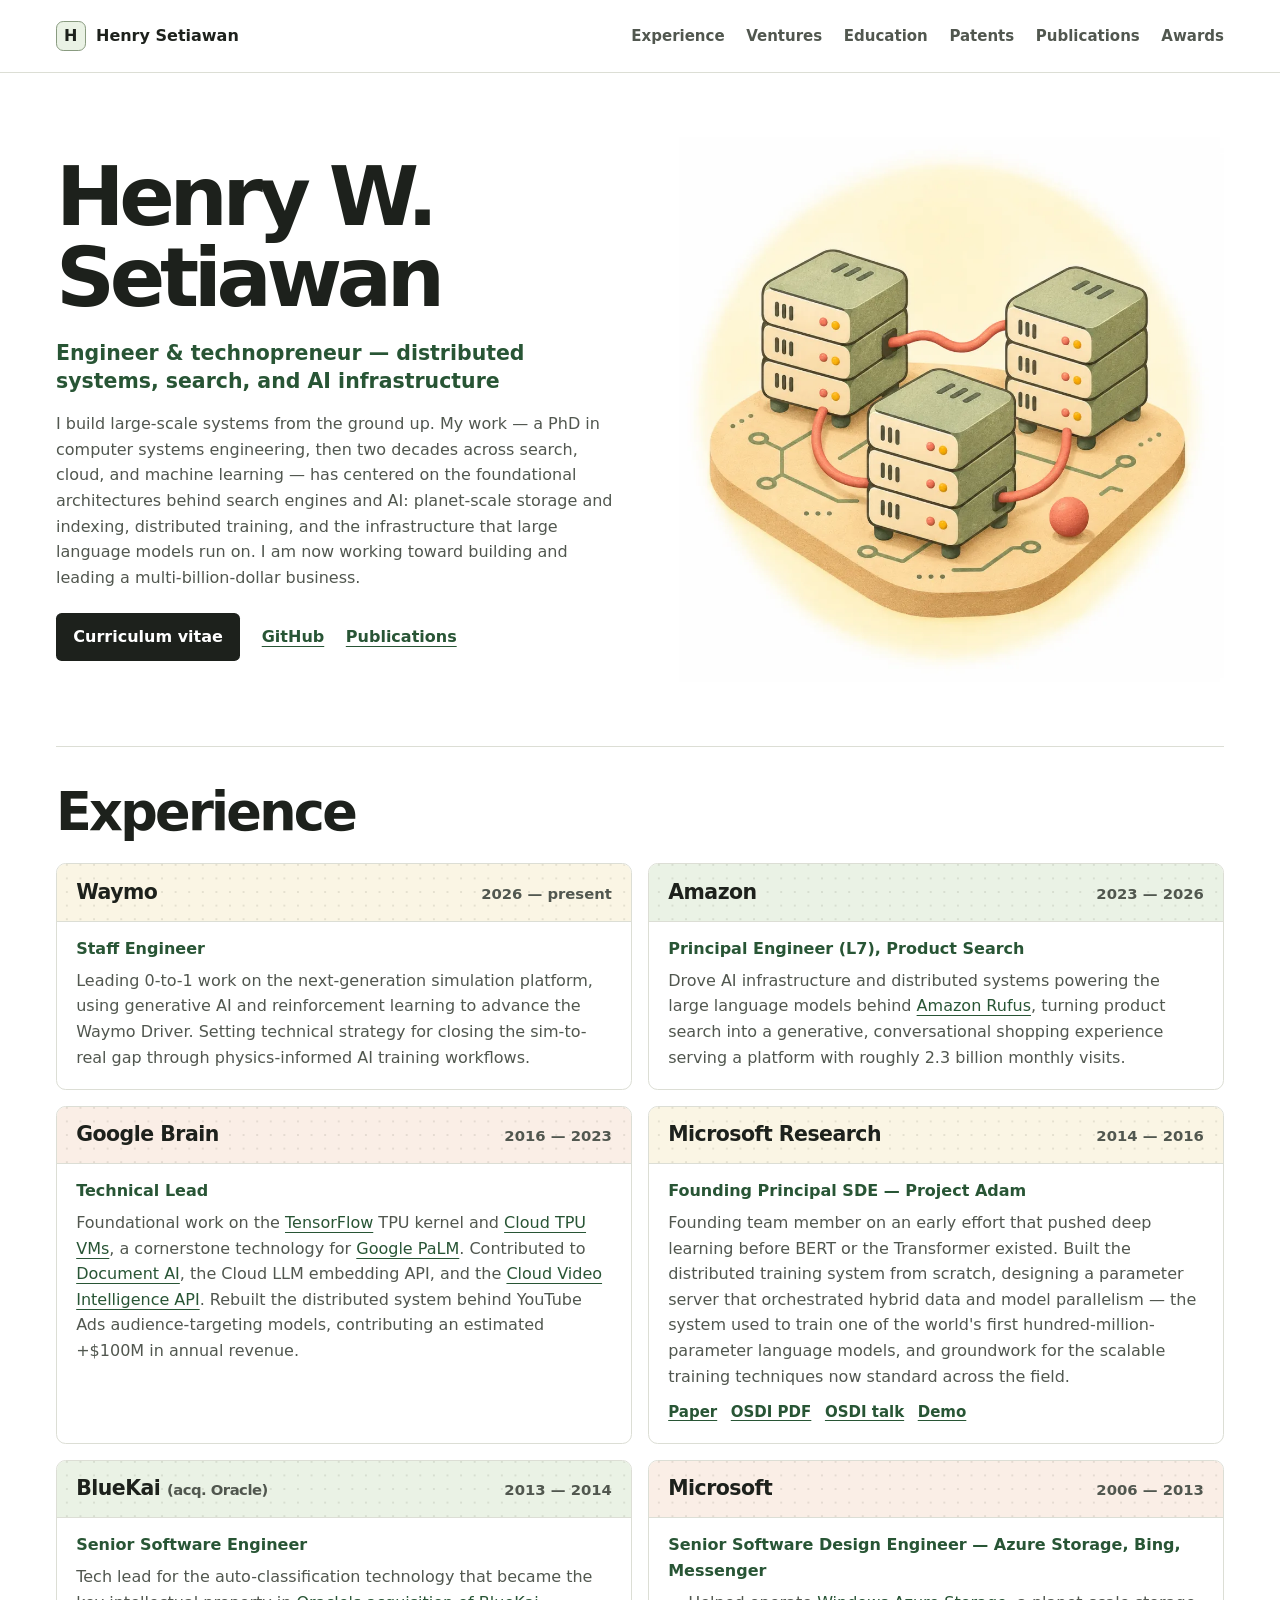
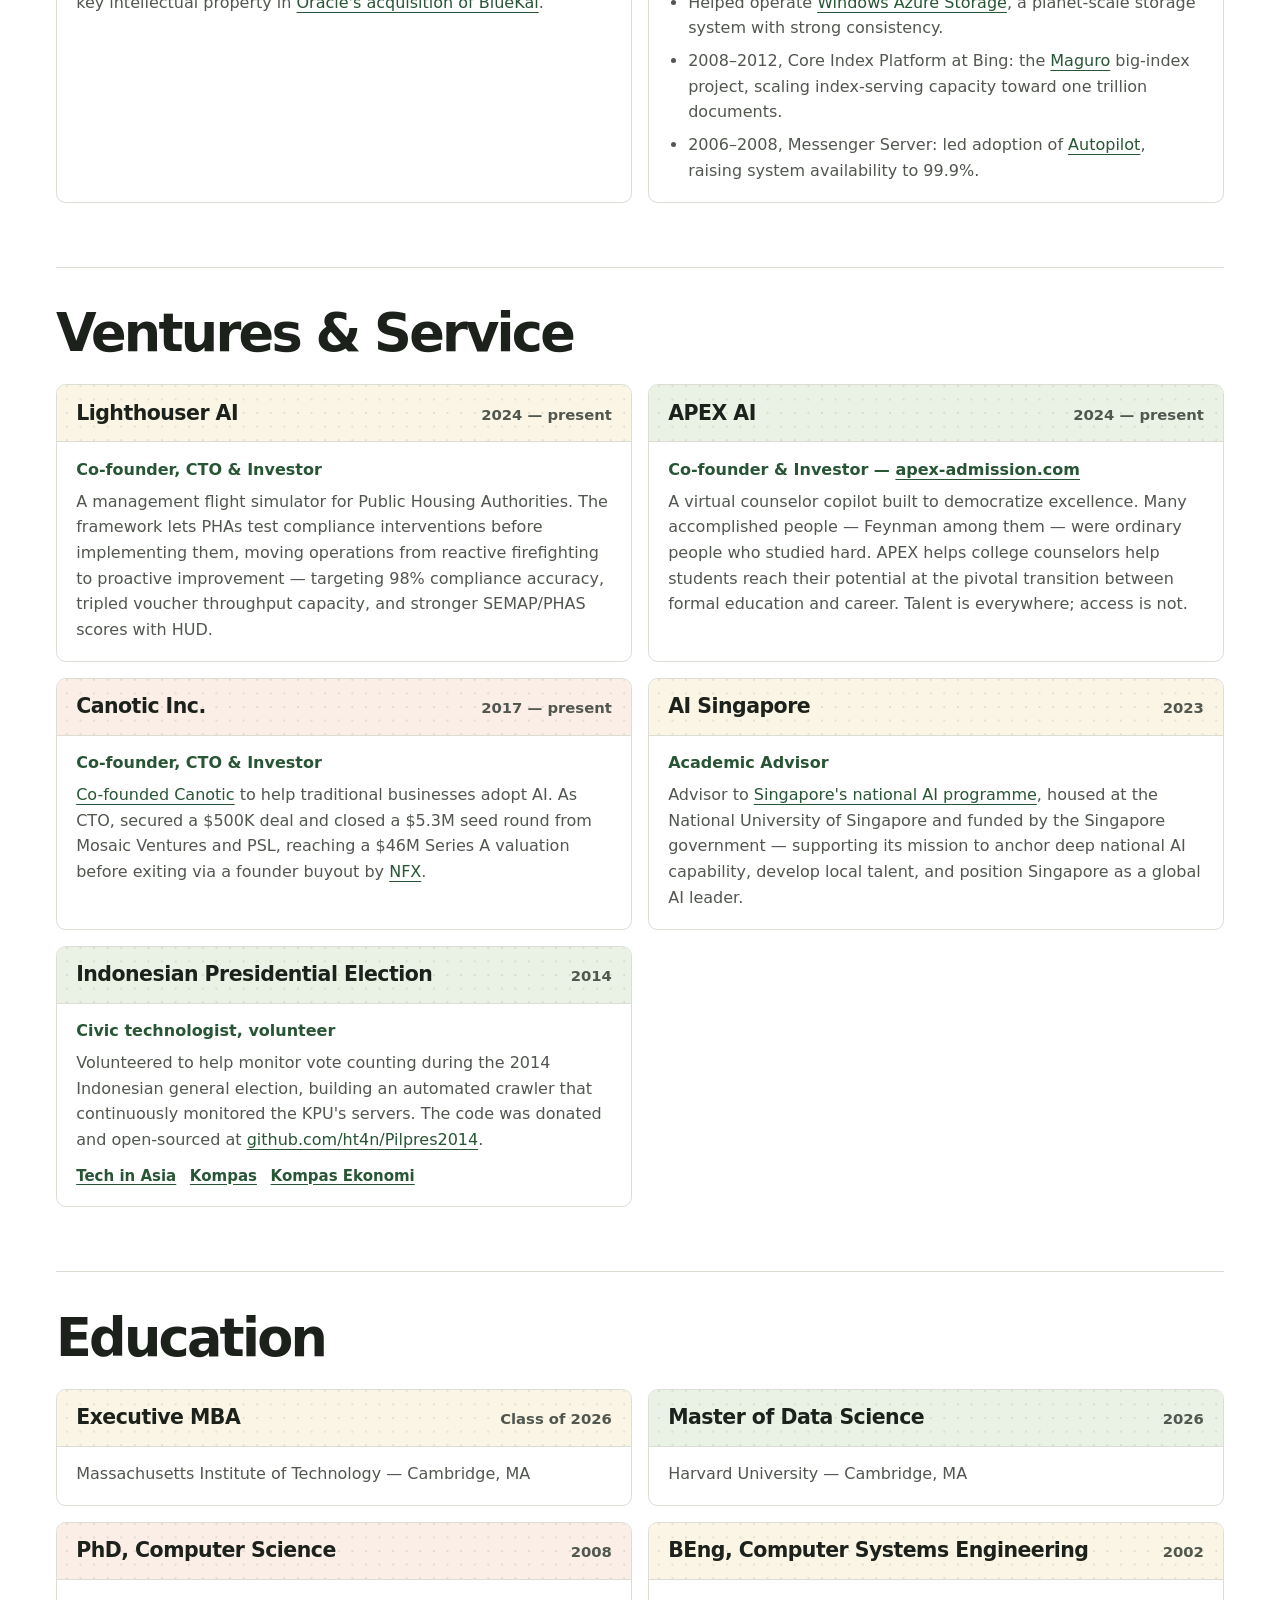
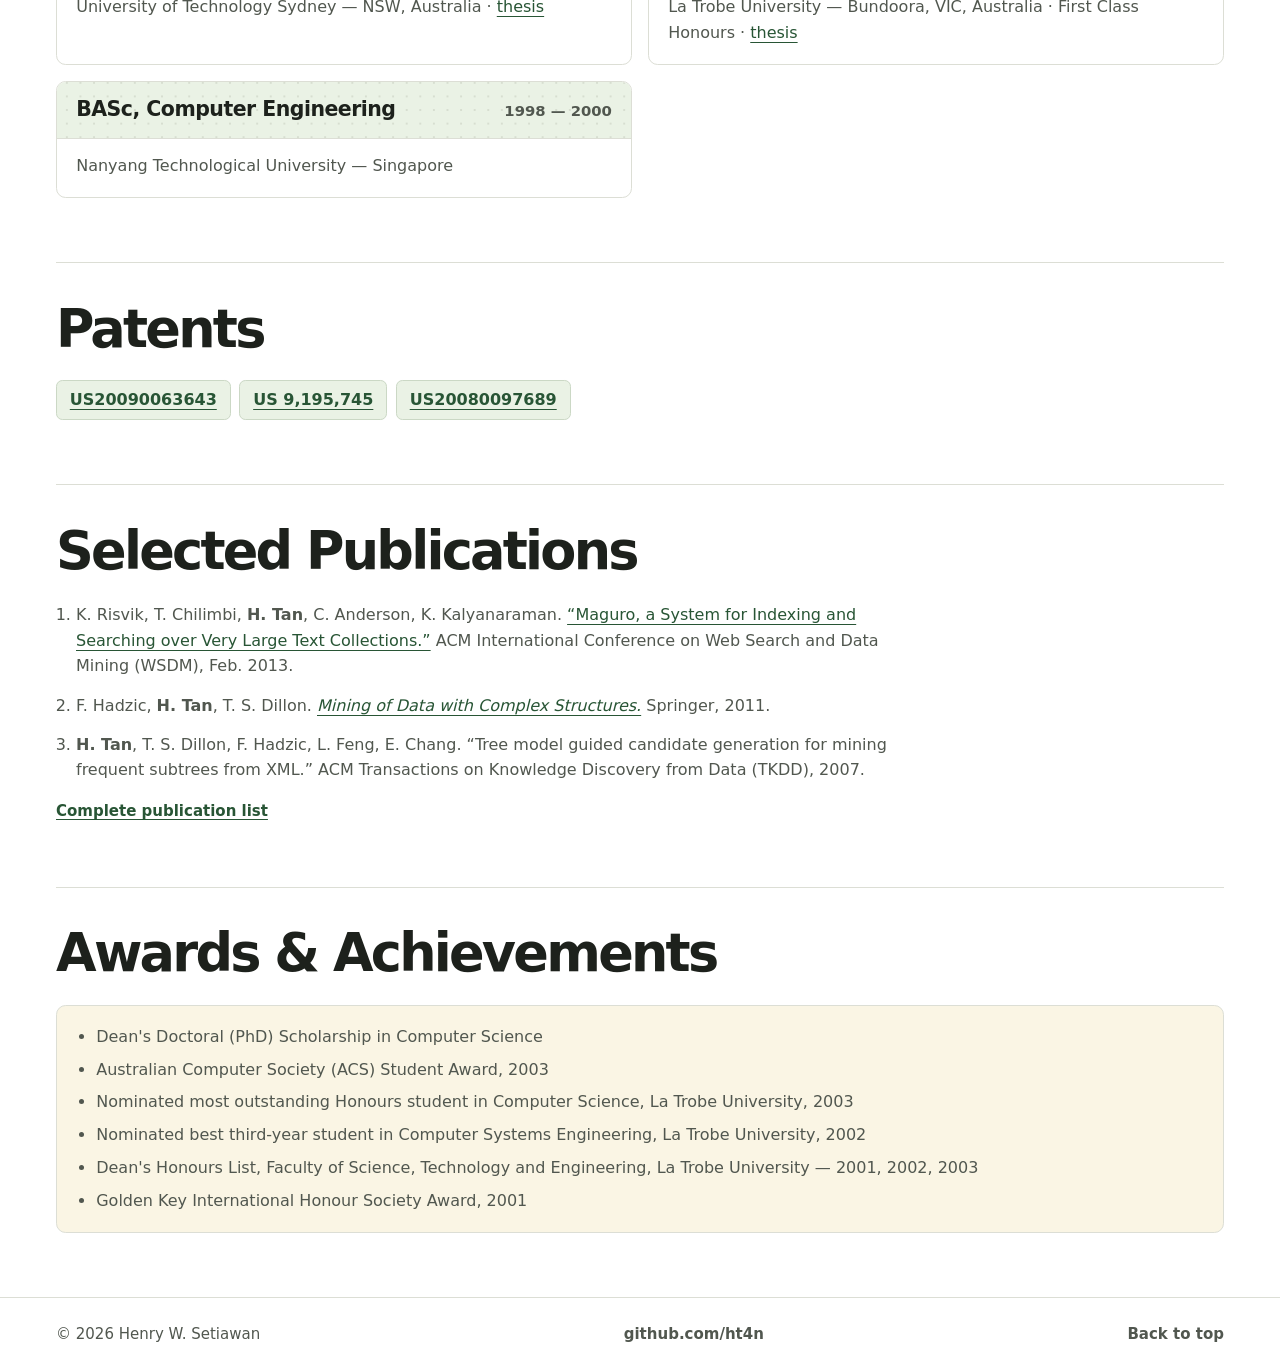
==== home/index.html @ e6763714 "Port Henry Setiawan’s homepage to GitHub Pages" ====
<!doctype html>
<html lang="en">
<head>
  <meta charset="utf-8">
  <meta name="viewport" content="width=device-width, initial-scale=1">
  <meta name="robots" content="noindex">
  <link rel="canonical" href="https://henryinharvard.github.io/">
  <title>Henry W. Setiawan</title>
  <script>location.replace("../" + location.search + location.hash);</script>
  <noscript><meta http-equiv="refresh" content="0; url=../"></noscript>
</head>
<body>
  <p><a href="../">Continue to Henry W. Setiawan’s homepage</a></p>
</body>
</html>
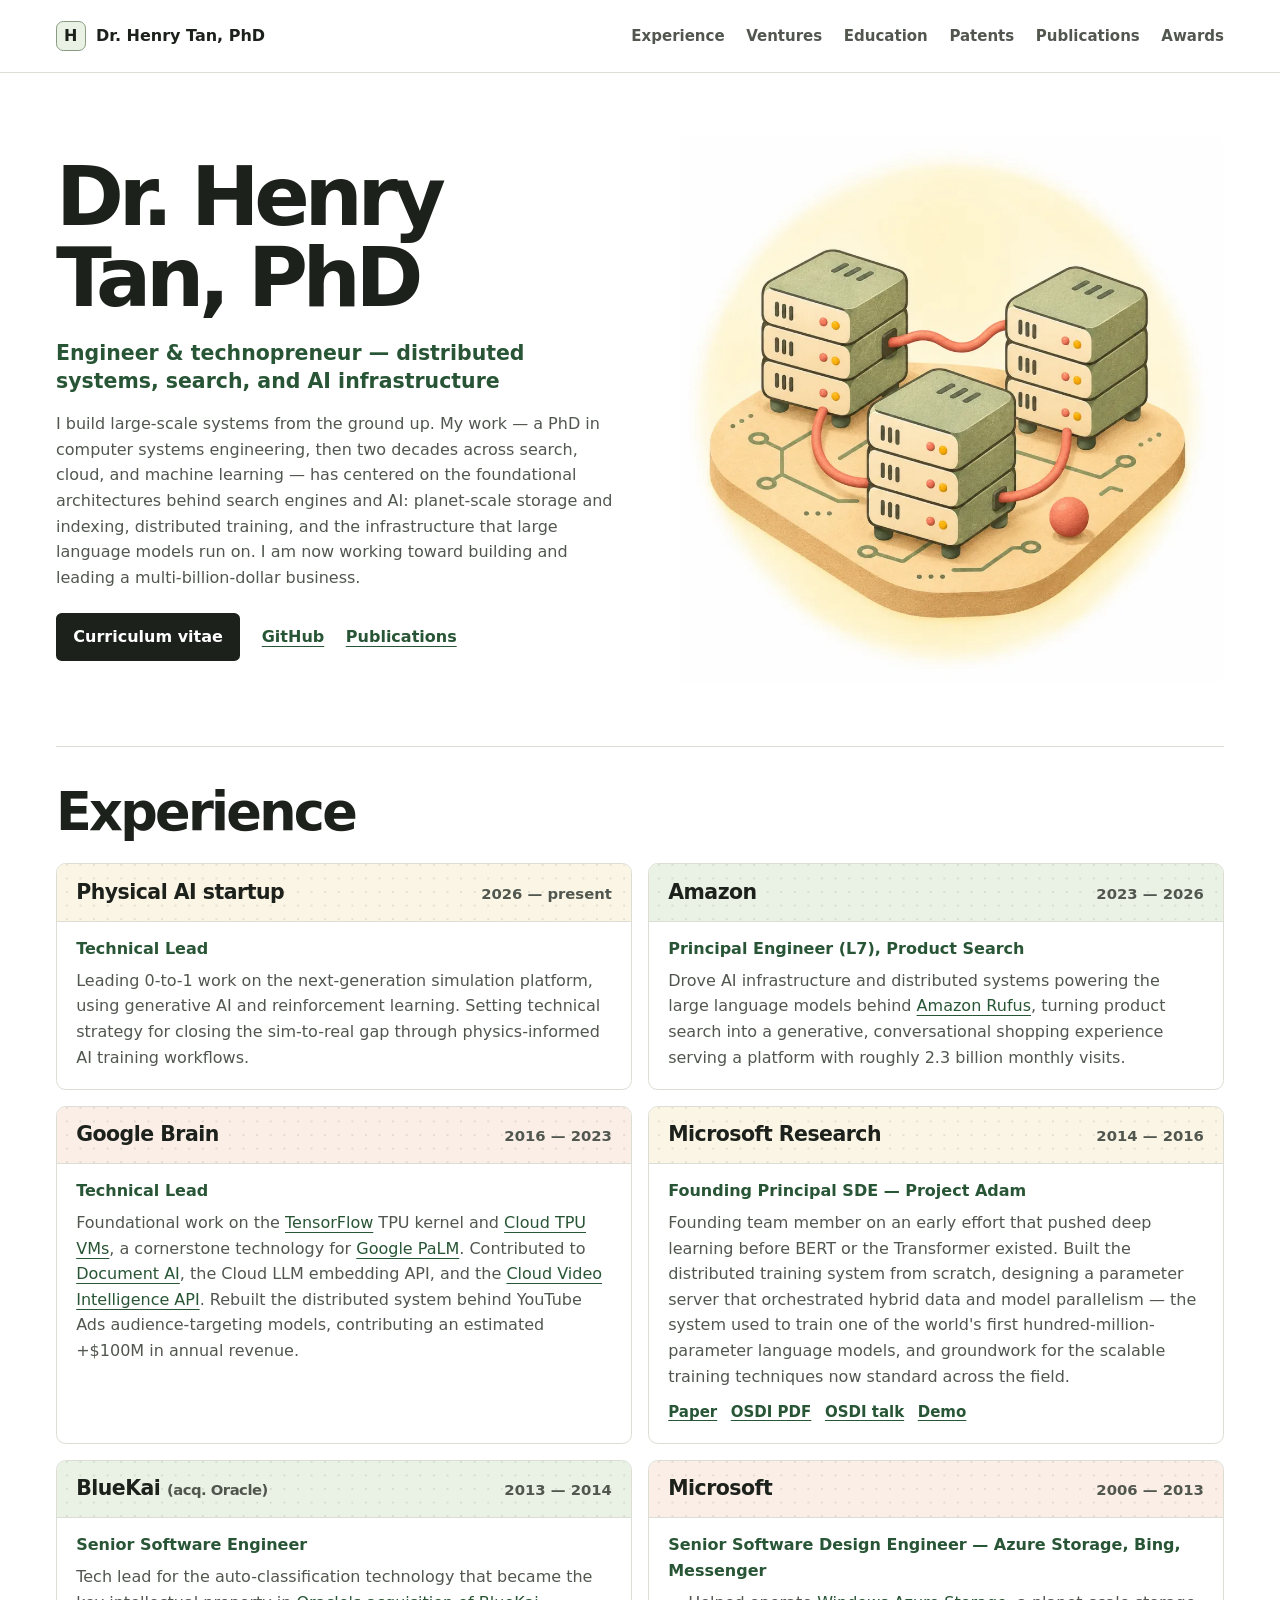
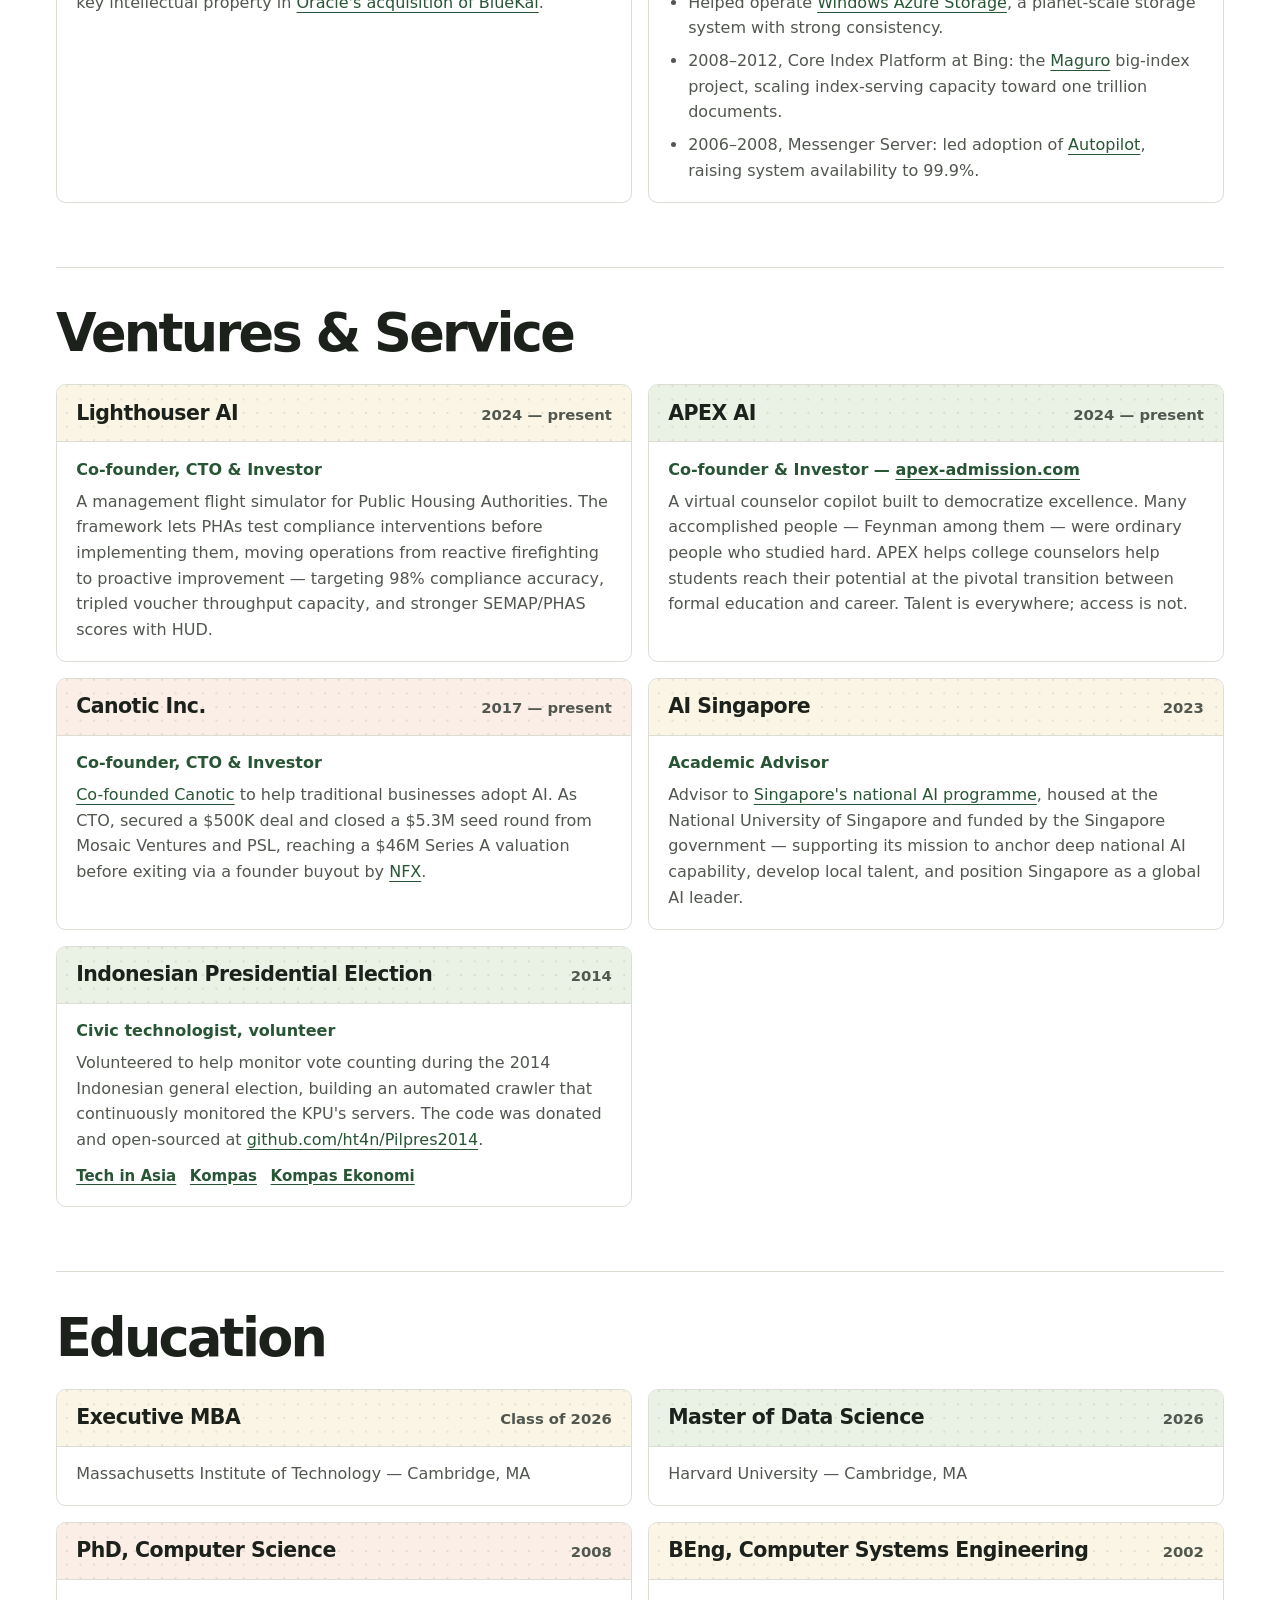
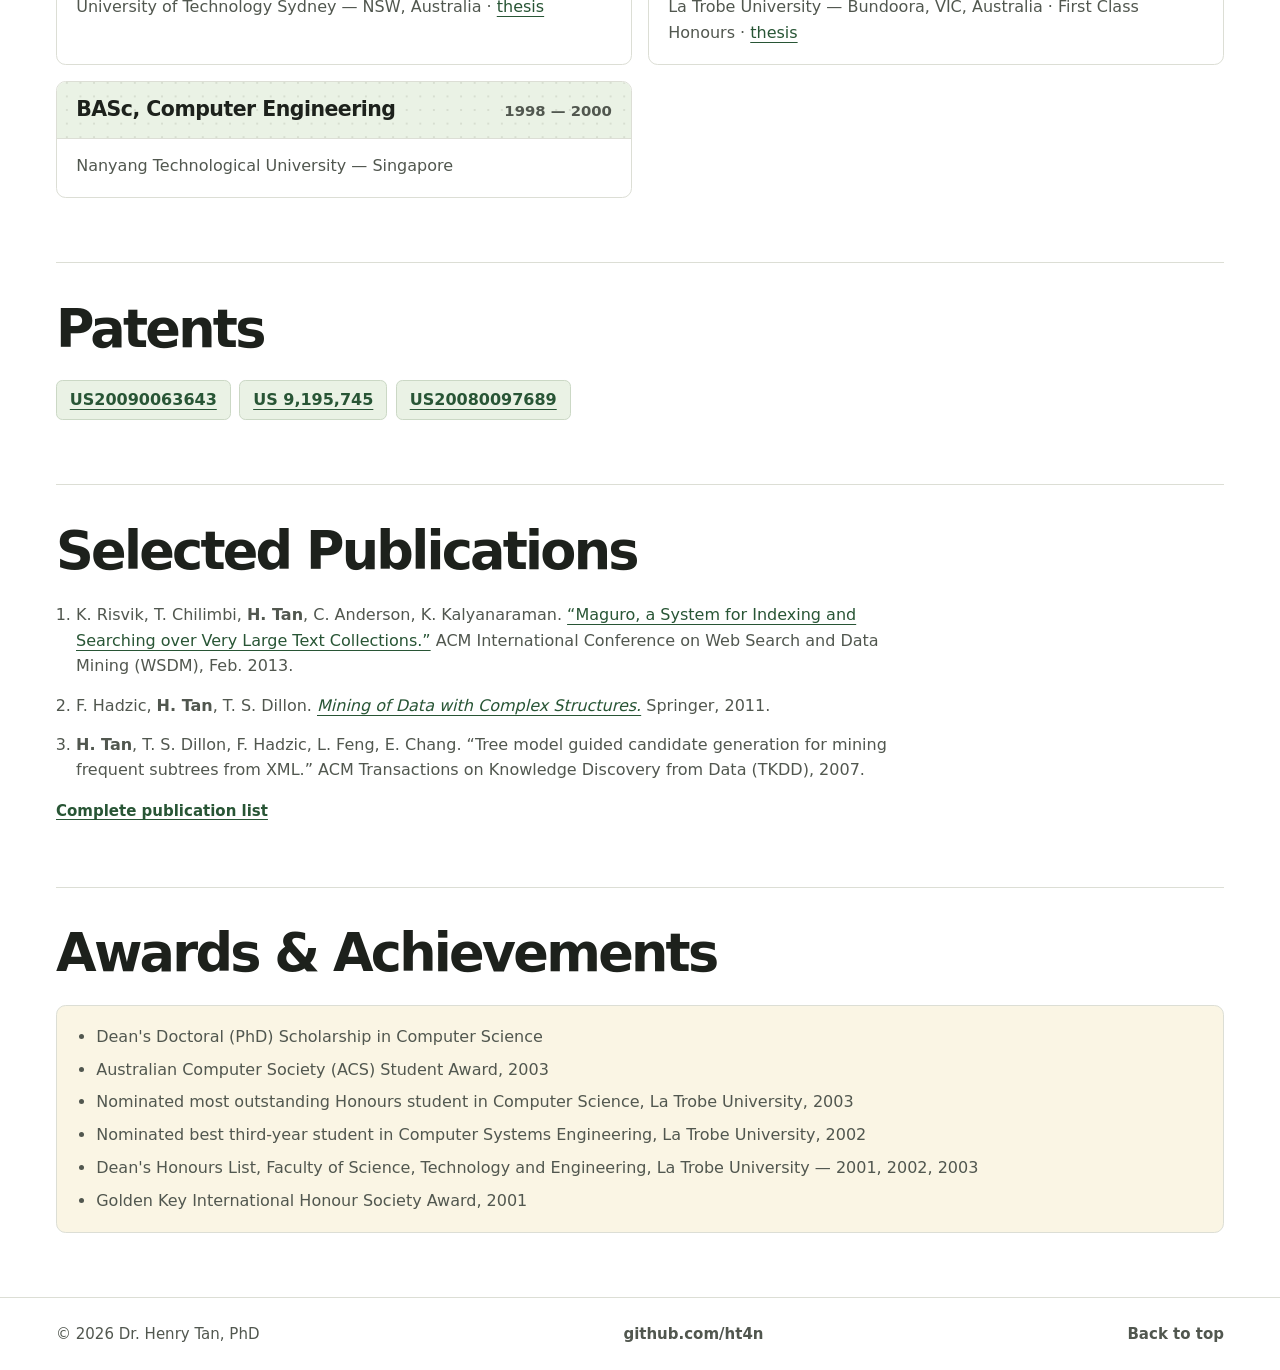
==== commit a8cbcebb: "Update homepage name to Dr. Henry Tan, PhD" ====
--- a/home/index.html
+++ b/home/index.html
@@ -5,11 +5,11 @@
   <meta name="viewport" content="width=device-width, initial-scale=1">
   <meta name="robots" content="noindex">
   <link rel="canonical" href="https://henryinharvard.github.io/">
-  <title>Henry W. Setiawan</title>
+  <title>Dr. Henry Tan, PhD</title>
   <script>location.replace("../" + location.search + location.hash);</script>
   <noscript><meta http-equiv="refresh" content="0; url=../"></noscript>
 </head>
 <body>
-  <p><a href="../">Continue to Henry W. Setiawan’s homepage</a></p>
+  <p><a href="../">Continue to the homepage</a></p>
 </body>
 </html>
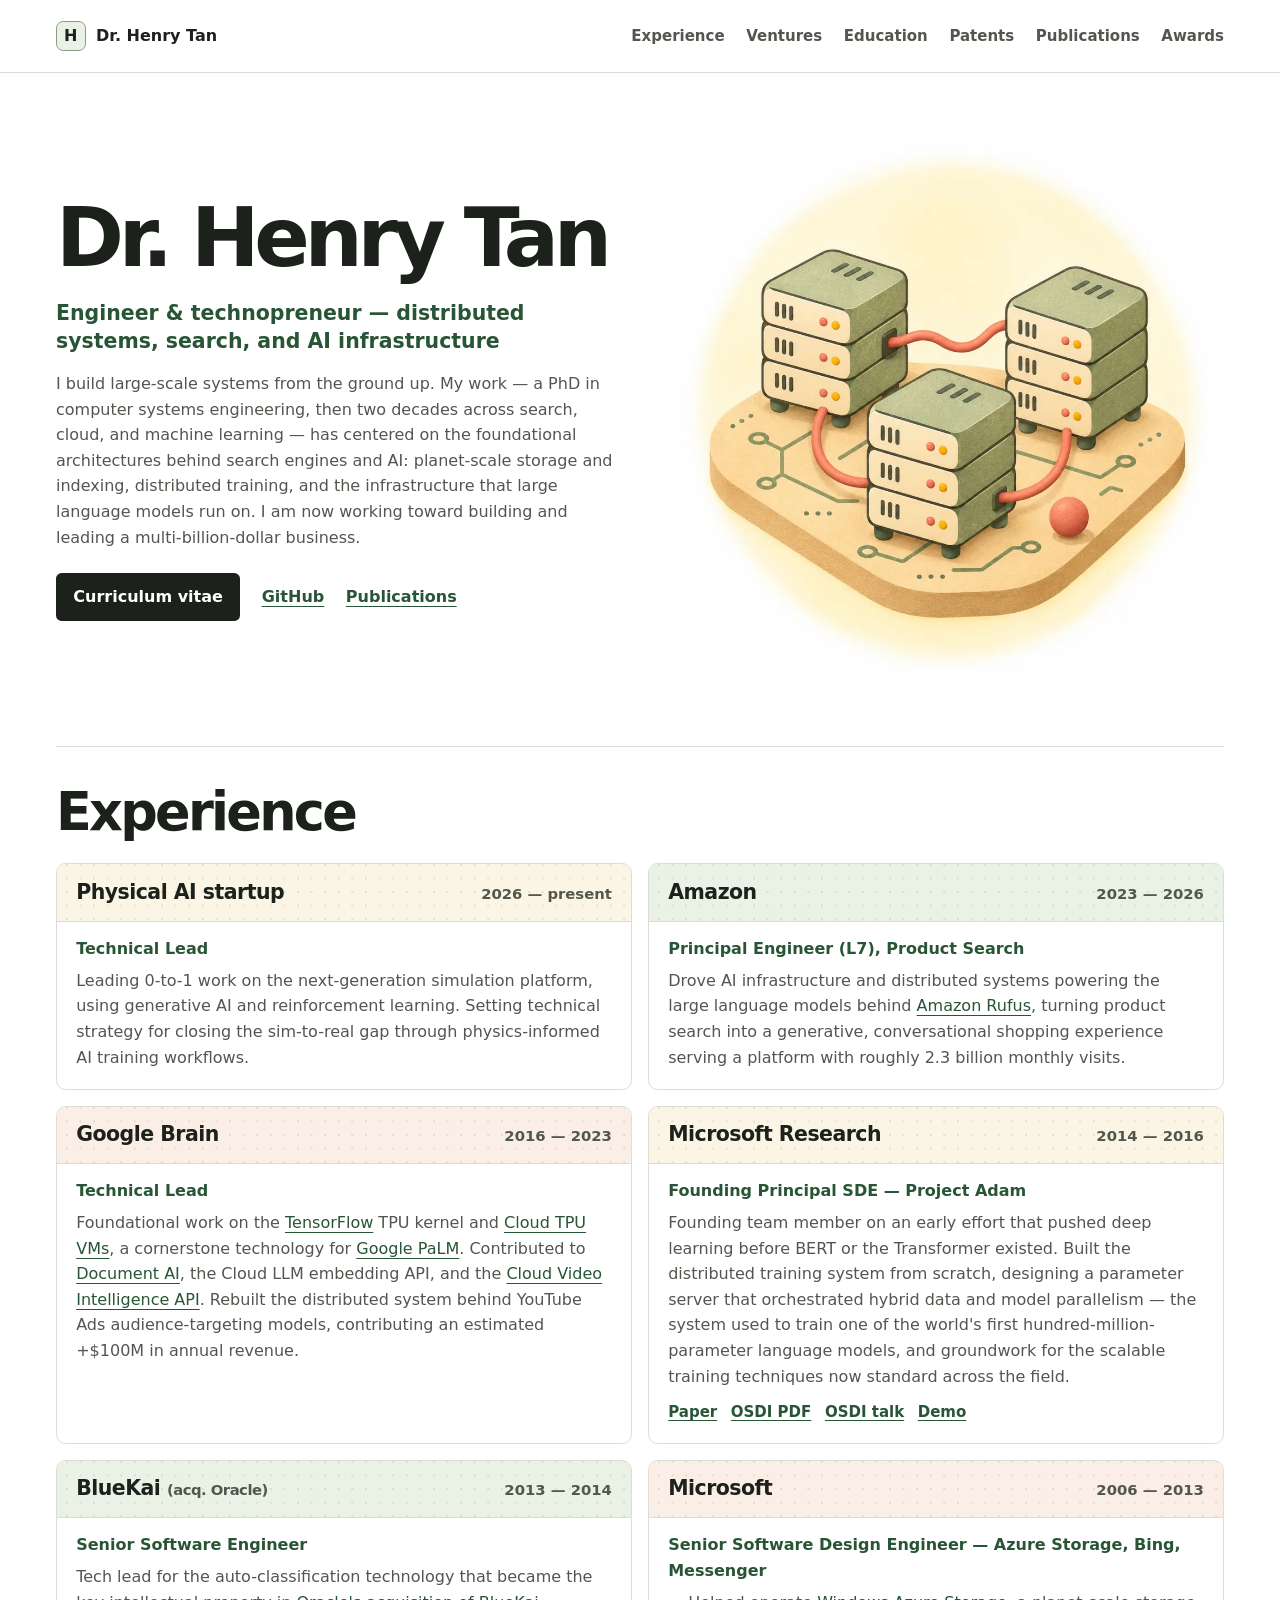
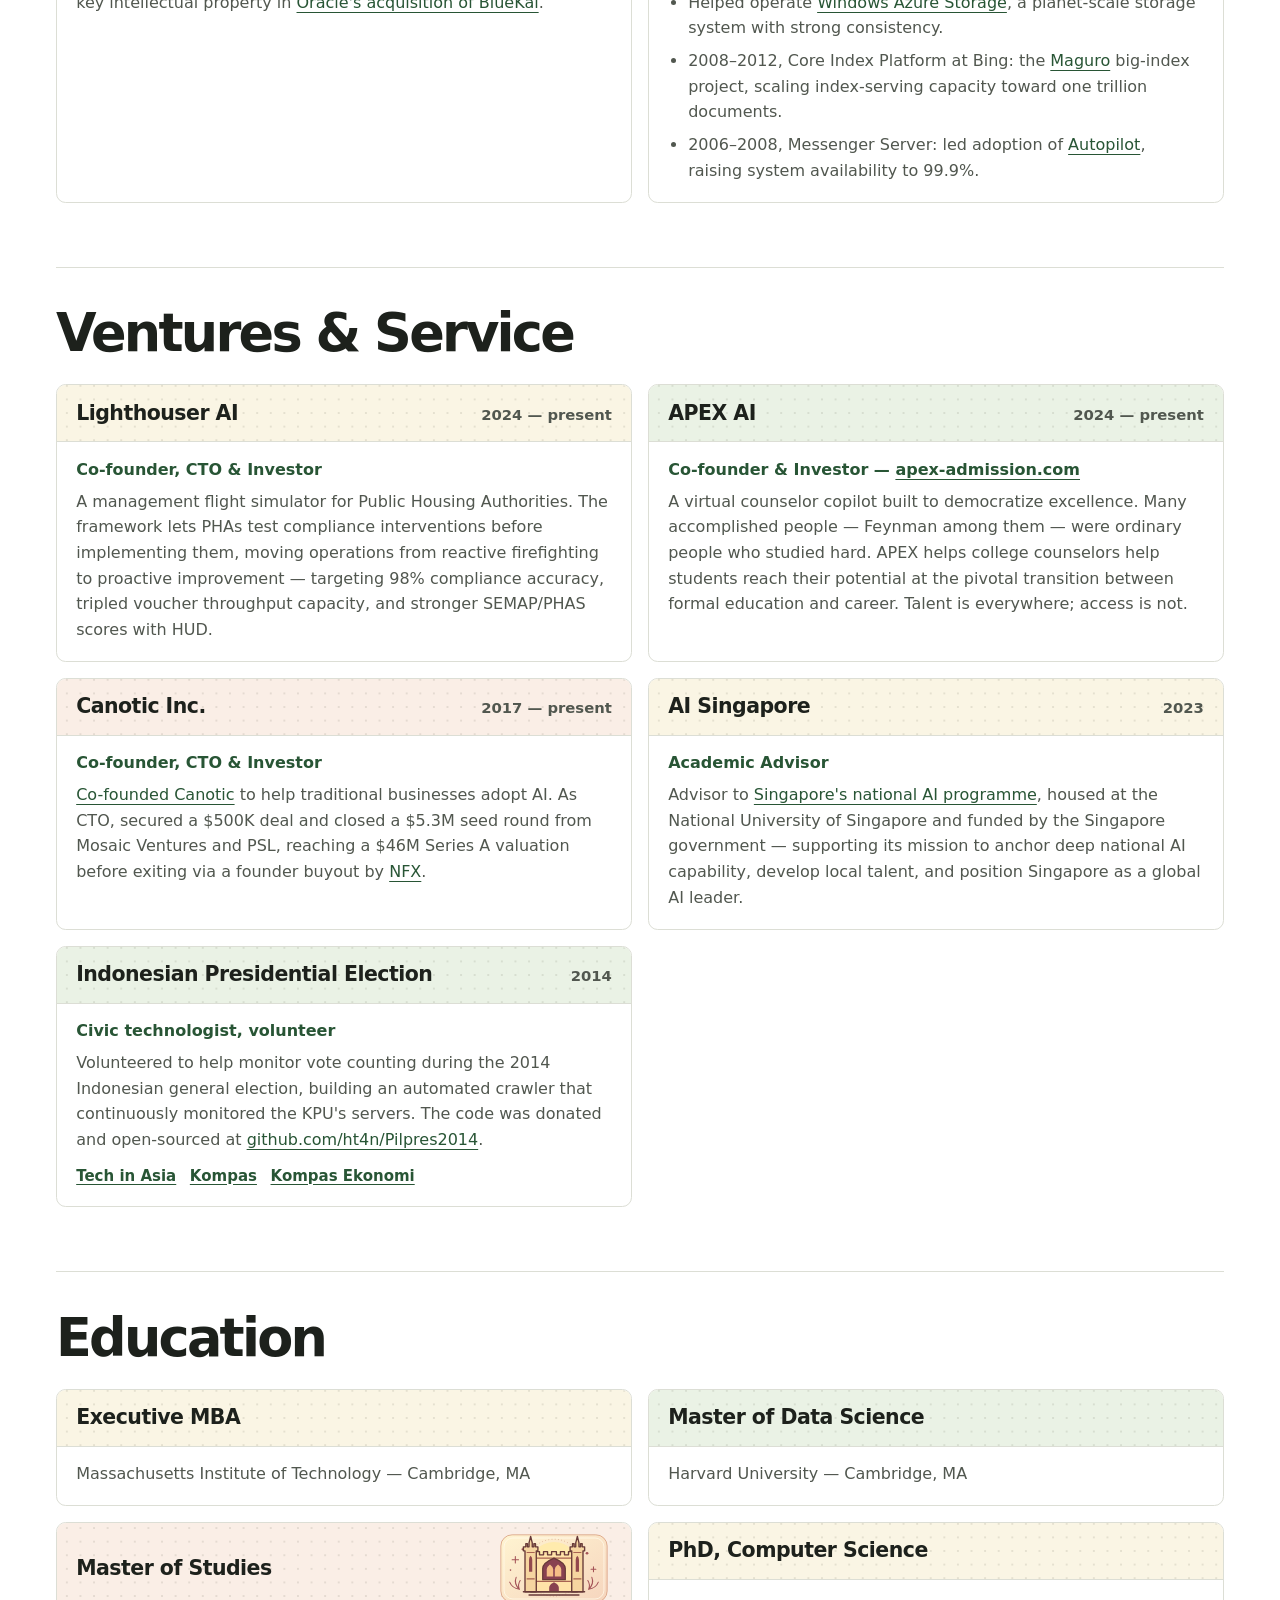
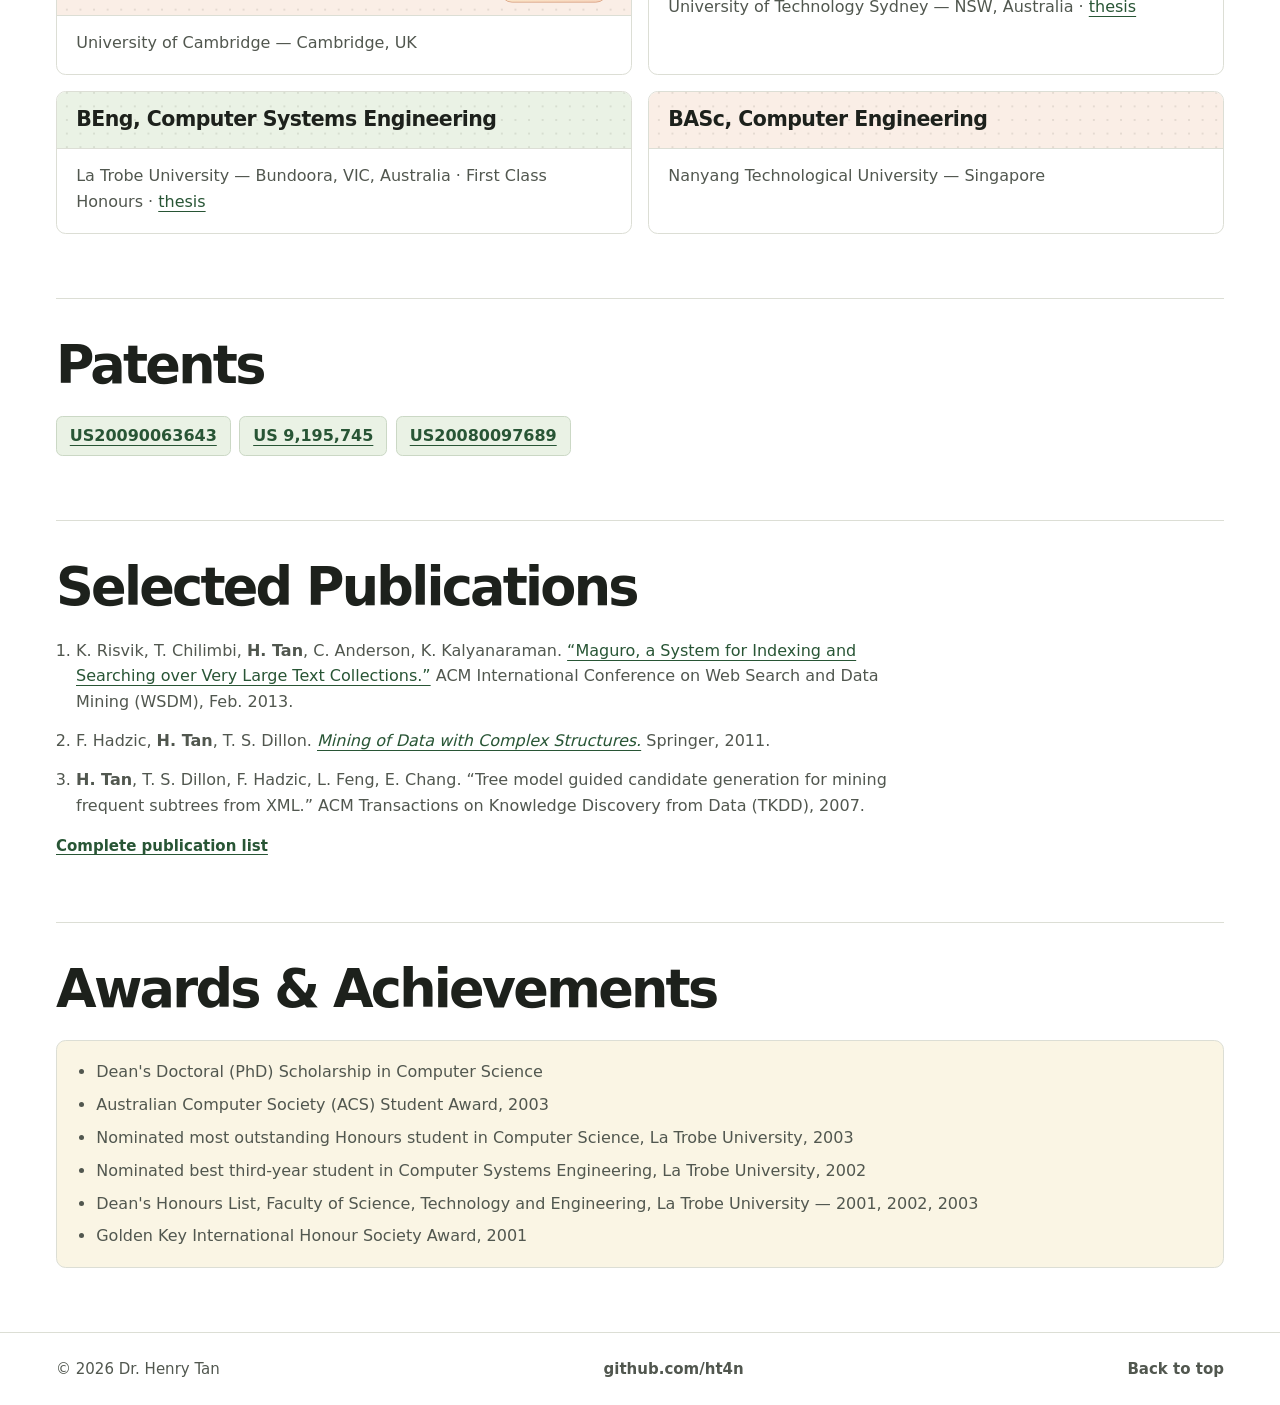
==== commit 766450e9: "Use Dr. Henry Tan as the site name" ====
--- a/home/index.html
+++ b/home/index.html
@@ -5,7 +5,7 @@
   <meta name="viewport" content="width=device-width, initial-scale=1">
   <meta name="robots" content="noindex">
   <link rel="canonical" href="https://henryinharvard.github.io/">
-  <title>Dr. Henry Tan, PhD</title>
+  <title>Dr. Henry Tan</title>
   <script>location.replace("../" + location.search + location.hash);</script>
   <noscript><meta http-equiv="refresh" content="0; url=../"></noscript>
 </head>
